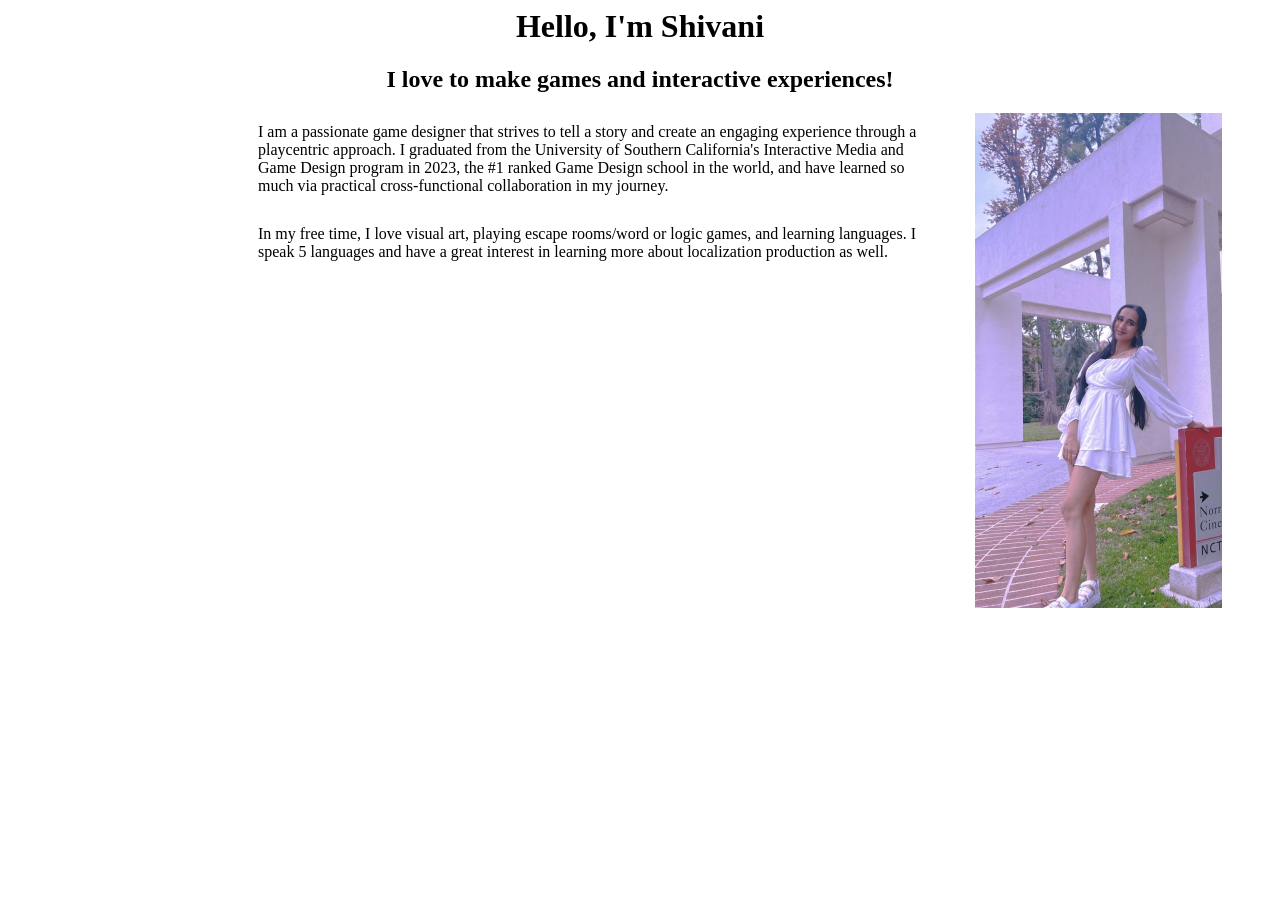
==== about-me.html @ f5e9b636 "Add files via upload" ====
</head>
  
    <!-- Favicon -->
    <link rel="icon" href="images/favicontest.png">
  <body>
    <div class="container">
      <div class="text">
        <h1 style="text-align: center;">Hello, I'm Shivani</h1>
        <h2 style="text-align: center;">I love to make games and interactive experiences!</h2>
      </div>
      <div class="image">
        <img src="images/me.jpg" height="495" width="247" hspace="50" align="right">
      </div>
    </div>
  </body>

<!-- description text -->
</div></div></div><div class="fe-block fe-block-0e35d80c4e8b26bb515a"><div class="sqs-block html-block sqs-block-html" data-block-type="2" id="block-0e35d80c4e8b26bb515a"><div class="sqs-block-content">

<div class="sqs-html-content">
<p class="" style="margin: 30px 20px 10px 250px; max-width: 785px;">I am a passionate game designer that strives to tell a story and create an engaging experience through a playcentric approach. I graduated from the University of Southern California's Interactive Media and Game Design program in 2023, the #1 ranked Game Design school in the world, and have learned so much via practical cross-functional collaboration in my journey.</p>
<p class="" style="margin: 30px 20px 10px 250px; max-width: 785px;">In my free time, I love visual art, playing escape rooms/word or logic games, and learning languages. I speak 5 languages and have a great interest in learning more about localization production as well. </p>
<div style="float: center;">
  <!--<div class="image" ">
    <img src="images/arcana_key_art.png" height="200" width="480" hspace="200" vspace="100" align="right">
  </div> -->
</div>
</div>
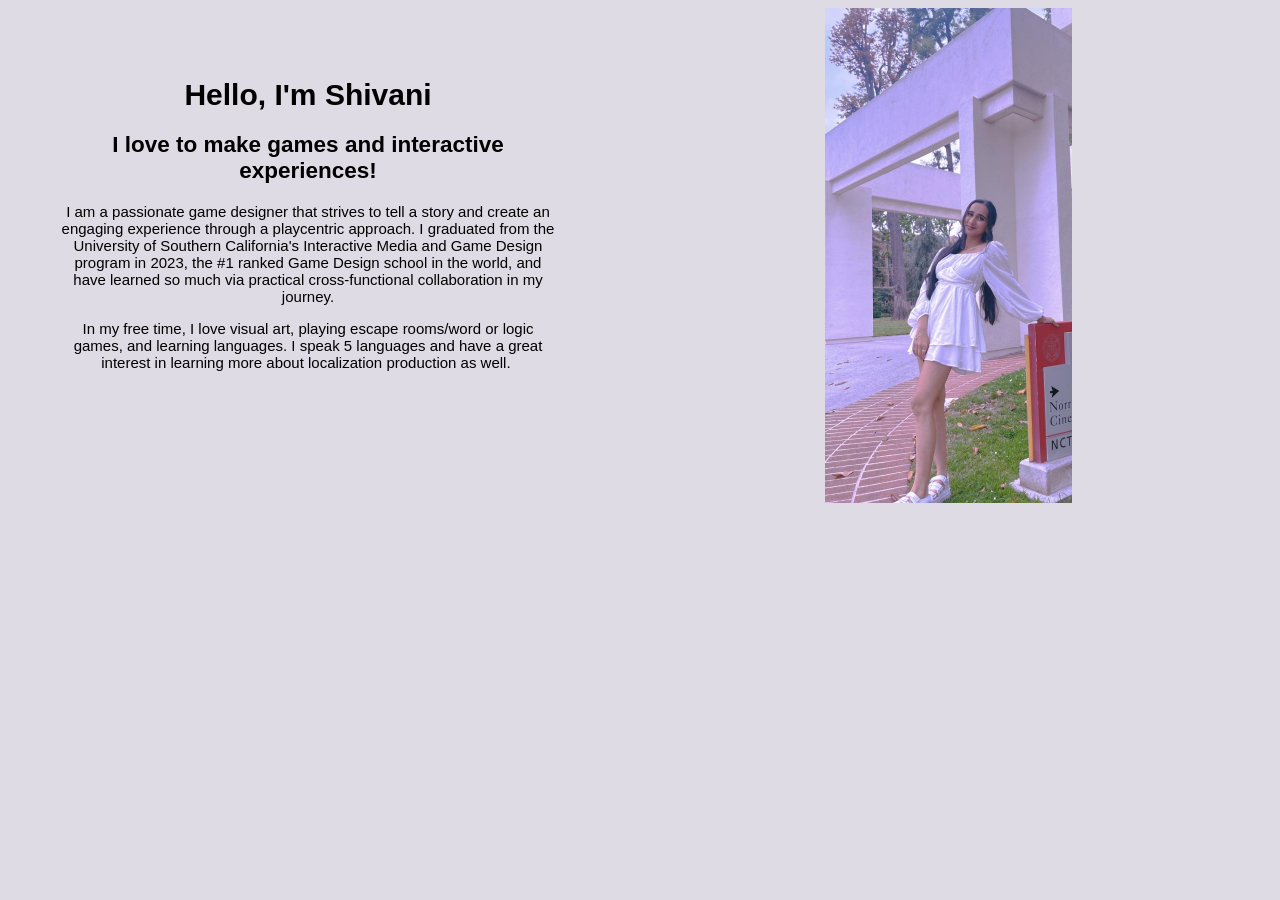
==== commit b11fa28b: "connect abt me to custom.css" ====
--- a/about-me.html
+++ b/about-me.html
@@ -1,29 +1,44 @@
 
   </head>
-  
+     <!-- Custom Style CSS File -->
+    <link rel="stylesheet" href="css/custom.css">
+    
     <!-- Favicon -->
     <link rel="icon" href="images/favicontest.png">
   <body>
-    <div class="container">
-      <div class="text">
-        <h1 style="text-align: center;">Hello, I'm Shivani</h1>
-        <h2 style="text-align: center;">I love to make games and interactive experiences!</h2>
-      </div>
-      <div class="image">
-        <img src="images/me.jpg" height="495" width="247" hspace="50" align="right">
-      </div>
-    </div>
-  </body>
-
+    
+    <body style="background-color: #DFDBE4">
+      <div class="container">
+        <div style="float: right;">
+        <div class="image" ">
+          <img src="images/me.jpg" height="495" width="247" hspace="200" align="right">
+        </div>
+        <!--<div class="image">
+          <img src="images/fortune_teller_walking.gif" hspace="150" align="center">
+        </div>-->
+        
+        </div>
 <!-- description text -->
 </div></div></div><div class="fe-block fe-block-0e35d80c4e8b26bb515a"><div class="sqs-block html-block sqs-block-html" data-block-type="2" id="block-0e35d80c4e8b26bb515a"><div class="sqs-block-content">
 
-<div class="sqs-html-content">
-<p class="" style="margin: 30px 20px 10px 250px; max-width: 785px;">I am a passionate game designer that strives to tell a story and create an engaging experience through a playcentric approach. I graduated from the University of Southern California's Interactive Media and Game Design program in 2023, the #1 ranked Game Design school in the world, and have learned so much via practical cross-functional collaboration in my journey.</p>
-<p class="" style="margin: 30px 20px 10px 250px; max-width: 785px;">In my free time, I love visual art, playing escape rooms/word or logic games, and learning languages. I speak 5 languages and have a great interest in learning more about localization production as well. </p>
-<div style="float: center;">
-  <!--<div class="image" ">
-    <img src="images/arcana_key_art.png" height="200" width="480" hspace="200" vspace="100" align="right">
-  </div> -->
+<div class="desc-div">
+  <div class="container">
+    <div class="text">
+      <h1 style="text-align: center;">Hello, I'm Shivani</h1>
+      <h2 style="text-align: center;">I love to make games and interactive experiences!</h2>
+    </div>
+    <!--<div class="image">
+      <img src="images/me.jpg" height="495" width="247" hspace="50" align="right">
+    </div> -->
+  
+
+        <p class="" style="white-space:pre-wrap;">I am a passionate game designer that strives to tell a story and create an engaging experience through a playcentric approach. I graduated from the University of Southern California's Interactive Media and Game Design program in 2023, the #1 ranked Game Design school in the world, and have learned so much via practical cross-functional collaboration in my journey.</p>
+        <p class="" style="white-space:pre-wrap;">In my free time, I love visual art, playing escape rooms/word or logic games, and learning languages. I speak 5 languages and have a great interest in learning more about localization production as well. </p>
+        <div style="float: center;">
+          <!--<div class="image" ">
+            <img src="images/arcana_key_art.png" height="200" width="480" hspace="200" vspace="100" align="right">
+          </div> -->
+        </div>
+        </body>
+        </div>
 </div>
-</div>
--- a/css/custom.css
+++ b/css/custom.css
@@ -0,0 +1,22 @@
+/*-- Use For Custom Styling --*/
+.bg-color-body {
+  background-color: #DFDBE4;
+}
+
+.bottom-footer {
+  background-color: #DFDBE4;
+}
+.desc-div {
+    height: 100px;
+    width: 500px;
+    font-size: 15px; 
+    text-align:center;
+    float:left;
+    position:relative;
+    padding:50px;
+    font-family: 'Poppins', sans-serif;
+
+  }
+.div-video {
+    position: absolute;
+}
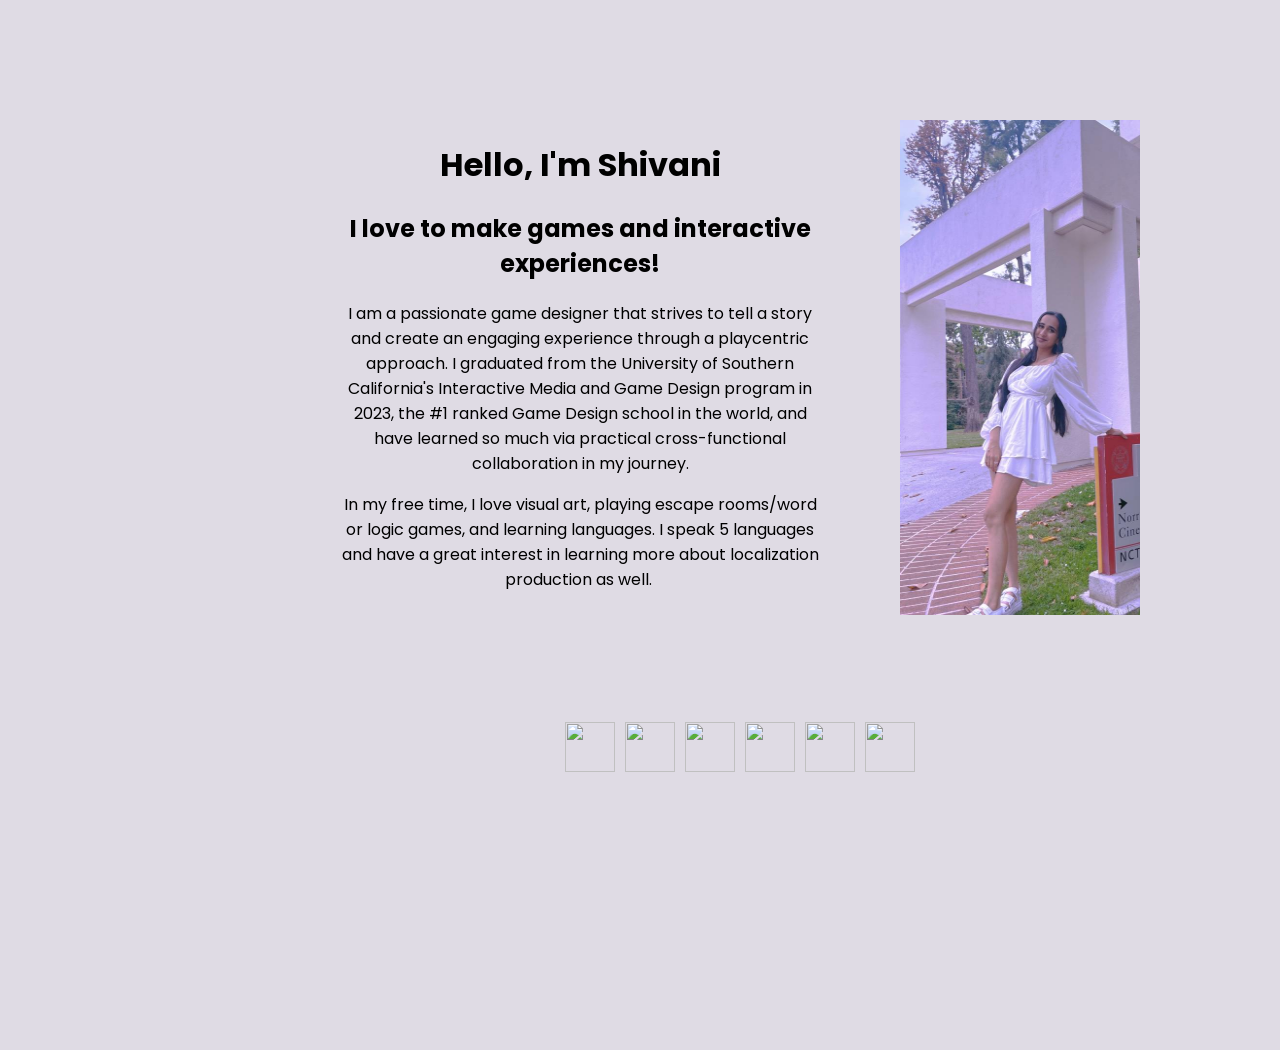
==== commit c73a8b1f: "changed literally everything lol" ====
--- a/about-me.html
+++ b/about-me.html
@@ -1,44 +1,43 @@
-
-  </head>
-     <!-- Custom Style CSS File -->
-    <link rel="stylesheet" href="css/custom.css">
+<!DOCTYPE html>
+<html lang="en">
+<head>
+  <head>
+    <title>About Me</title>
+    <link rel="stylesheet" href="https://fonts.googleapis.com/css?family=Poppins">
+  
+  
+       <!-- Custom Style CSS File -->
+      <link rel="stylesheet" href="css/aboutmecsstemp.css">
+      
+      
+      
+      <!-- Favicon -->
+      <link rel="icon" href="images/favicontest.png">
     
-    <!-- Favicon -->
-    <link rel="icon" href="images/favicontest.png">
-  <body>
-    
-    <body style="background-color: #DFDBE4">
-      <div class="container">
-        <div style="float: right;">
-        <div class="image" ">
-          <img src="images/me.jpg" height="495" width="247" hspace="200" align="right">
-        </div>
-        <!--<div class="image">
-          <img src="images/fortune_teller_walking.gif" hspace="150" align="center">
-        </div>-->
-        
-        </div>
-<!-- description text -->
-</div></div></div><div class="fe-block fe-block-0e35d80c4e8b26bb515a"><div class="sqs-block html-block sqs-block-html" data-block-type="2" id="block-0e35d80c4e8b26bb515a"><div class="sqs-block-content">
-
-<div class="desc-div">
+    </head>
+</head>
+<body style="background-color: #DFDBE4">
   <div class="container">
-    <div class="text">
-      <h1 style="text-align: center;">Hello, I'm Shivani</h1>
-      <h2 style="text-align: center;">I love to make games and interactive experiences!</h2>
-    </div>
-    <!--<div class="image">
-      <img src="images/me.jpg" height="495" width="247" hspace="50" align="right">
-    </div> -->
-  
-
+    <div class="content">
+      <div class="text">
+        <h1 style="text-align: center;">Hello, I'm Shivani</h1>
+        <h2 style="text-align: center;">I love to make games and interactive experiences!</h2>
         <p class="" style="white-space:pre-wrap;">I am a passionate game designer that strives to tell a story and create an engaging experience through a playcentric approach. I graduated from the University of Southern California's Interactive Media and Game Design program in 2023, the #1 ranked Game Design school in the world, and have learned so much via practical cross-functional collaboration in my journey.</p>
         <p class="" style="white-space:pre-wrap;">In my free time, I love visual art, playing escape rooms/word or logic games, and learning languages. I speak 5 languages and have a great interest in learning more about localization production as well. </p>
-        <div style="float: center;">
-          <!--<div class="image" ">
-            <img src="images/arcana_key_art.png" height="200" width="480" hspace="200" vspace="100" align="right">
-          </div> -->
-        </div>
-        </body>
-        </div>
-</div>
+      </div>
+      <div class="image">
+        <img src="images/me.jpg" height="495" width="247" alt="Image">
+      </div>
+    </div>
+    <div class="images-row">
+      <img src="images/steampunkposter.png" height="50" width="50">
+      <img src="images/steampunkposter.png" height="50" width="50">
+      <img src="images/steampunkposter.png" height="50" width="50">
+      <img src="images/steampunkposter.png" height="50" width="50">
+      <img src="images/steampunkposter.png" height="50" width="50">
+      <img src="images/steampunkposter.png" height="50" width="50">
+      <!-- Add more images as needed -->
+    </div>
+  </div>
+</body>
+</html>
--- a/css/aboutmecsstemp.css
+++ b/css/aboutmecsstemp.css
@@ -0,0 +1,55 @@
+.bg-color-body {
+    background-color: #DFDBE4;
+  }
+  
+  .bottom-footer {
+    background-color: #DFDBE4;
+  }
+
+  body, html {
+    margin: 0;
+    padding: 0;
+    width: 100%; /* Ensure the body and html elements span the full width */
+    height: 100%; /* Ensure the body and html elements span the full height */
+    text-align:center;
+    float:left;
+    position:relative;
+    padding:50px;
+    font-family: 'Poppins', sans-serif;
+  }
+
+.container {
+    max-width: 800px;
+    margin: 0 auto;
+    padding: 20px;
+  }
+  
+  .content {
+    display: flex;
+    justify-content: space-between; /* Space between text and image */
+    align-items: flex-start; /* Align items to the top */
+    margin-bottom: 100px; /*space b/t text and images at the bottom */
+  }
+  
+  .text {
+    width: 60%; /* Set initial width of the text section */
+  }
+  
+  .image {
+    width: 30%; /* Set initial width of the image section */
+  }
+  
+  .image img {
+    max-width: 100%; /* Ensure image fits within its container */
+  }
+  
+  .images-row {
+    display: flex;
+    justify-content: center;
+    flex-wrap: wrap;
+  }
+  
+  .images-row img {
+    max-width: 100px;
+    margin: 0 5px 10px;
+  }
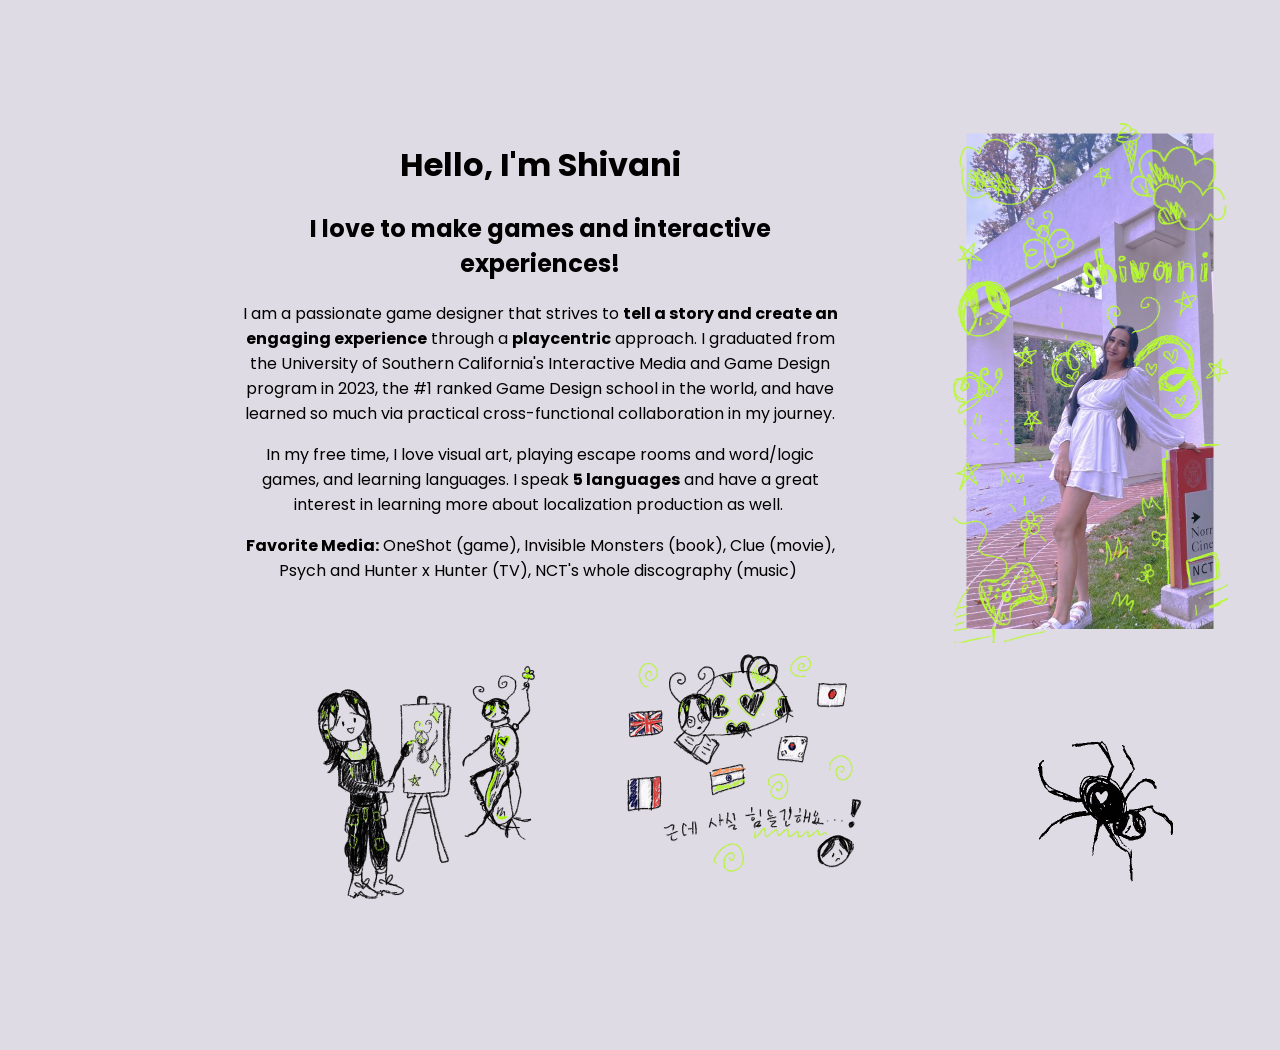
==== commit 4111d982: "added images to about me" ====
--- a/about-me.html
+++ b/about-me.html
@@ -22,20 +22,22 @@
       <div class="text">
         <h1 style="text-align: center;">Hello, I'm Shivani</h1>
         <h2 style="text-align: center;">I love to make games and interactive experiences!</h2>
-        <p class="" style="white-space:pre-wrap;">I am a passionate game designer that strives to tell a story and create an engaging experience through a playcentric approach. I graduated from the University of Southern California's Interactive Media and Game Design program in 2023, the #1 ranked Game Design school in the world, and have learned so much via practical cross-functional collaboration in my journey.</p>
-        <p class="" style="white-space:pre-wrap;">In my free time, I love visual art, playing escape rooms/word or logic games, and learning languages. I speak 5 languages and have a great interest in learning more about localization production as well. </p>
+        <p class="" style="white-space:pre-wrap;">I am a passionate game designer that strives to <strong>tell a story and create an engaging experience</strong> through a <strong>playcentric</strong> approach. I graduated from the University of Southern California's Interactive Media and Game Design program in 2023, the #1 ranked Game Design school in the world, and have learned so much via practical cross-functional collaboration in my journey.</p>
+        <p class="" style="white-space:pre-wrap;">In my free time, I love visual art, playing escape rooms and word/logic games, and learning languages. I speak <strong>5 languages</strong> and have a great interest in learning more about localization production as well. </p>
+        <p class="" style="white-space:pre-wrap;"><strong>Favorite Media:</strong> OneShot (game), Invisible Monsters (book), Clue (movie), Psych and Hunter x Hunter (TV), NCT's whole discography (music) </p>
       </div>
       <div class="image">
-        <img src="images/me.jpg" height="495" width="247" alt="Image">
+        <img src="images/me.png" height="523" width="275" alt="Image">
       </div>
     </div>
     <div class="images-row">
+      <img src="images/painting.png" height="250" width="250">
+      <img src="images/languages.png" height="250" width="250">
+      <img src="images/spider.gif" height="250" width="250">
+     <!-- <img src="images/steampunkposter.png" height="50" width="50">
       <img src="images/steampunkposter.png" height="50" width="50">
       <img src="images/steampunkposter.png" height="50" width="50">
-      <img src="images/steampunkposter.png" height="50" width="50">
-      <img src="images/steampunkposter.png" height="50" width="50">
-      <img src="images/steampunkposter.png" height="50" width="50">
-      <img src="images/steampunkposter.png" height="50" width="50">
+      <img src="images/steampunkposter.png" height="50" width="50"> -->
       <!-- Add more images as needed -->
     </div>
   </div>
--- a/css/aboutmecsstemp.css
+++ b/css/aboutmecsstemp.css
@@ -19,7 +19,7 @@
   }
 
 .container {
-    max-width: 800px;
+    max-width: 1000px;
     margin: 0 auto;
     padding: 20px;
   }
@@ -28,7 +28,7 @@
     display: flex;
     justify-content: space-between; /* Space between text and image */
     align-items: flex-start; /* Align items to the top */
-    margin-bottom: 100px; /*space b/t text and images at the bottom */
+    margin-bottom: 0px; /*space b/t text and images at the bottom */
   }
   
   .text {
@@ -50,6 +50,6 @@
   }
   
   .images-row img {
-    max-width: 100px;
-    margin: 0 5px 10px;
+    max-width: 250px;
+    margin: 0 40px 10px;
   }
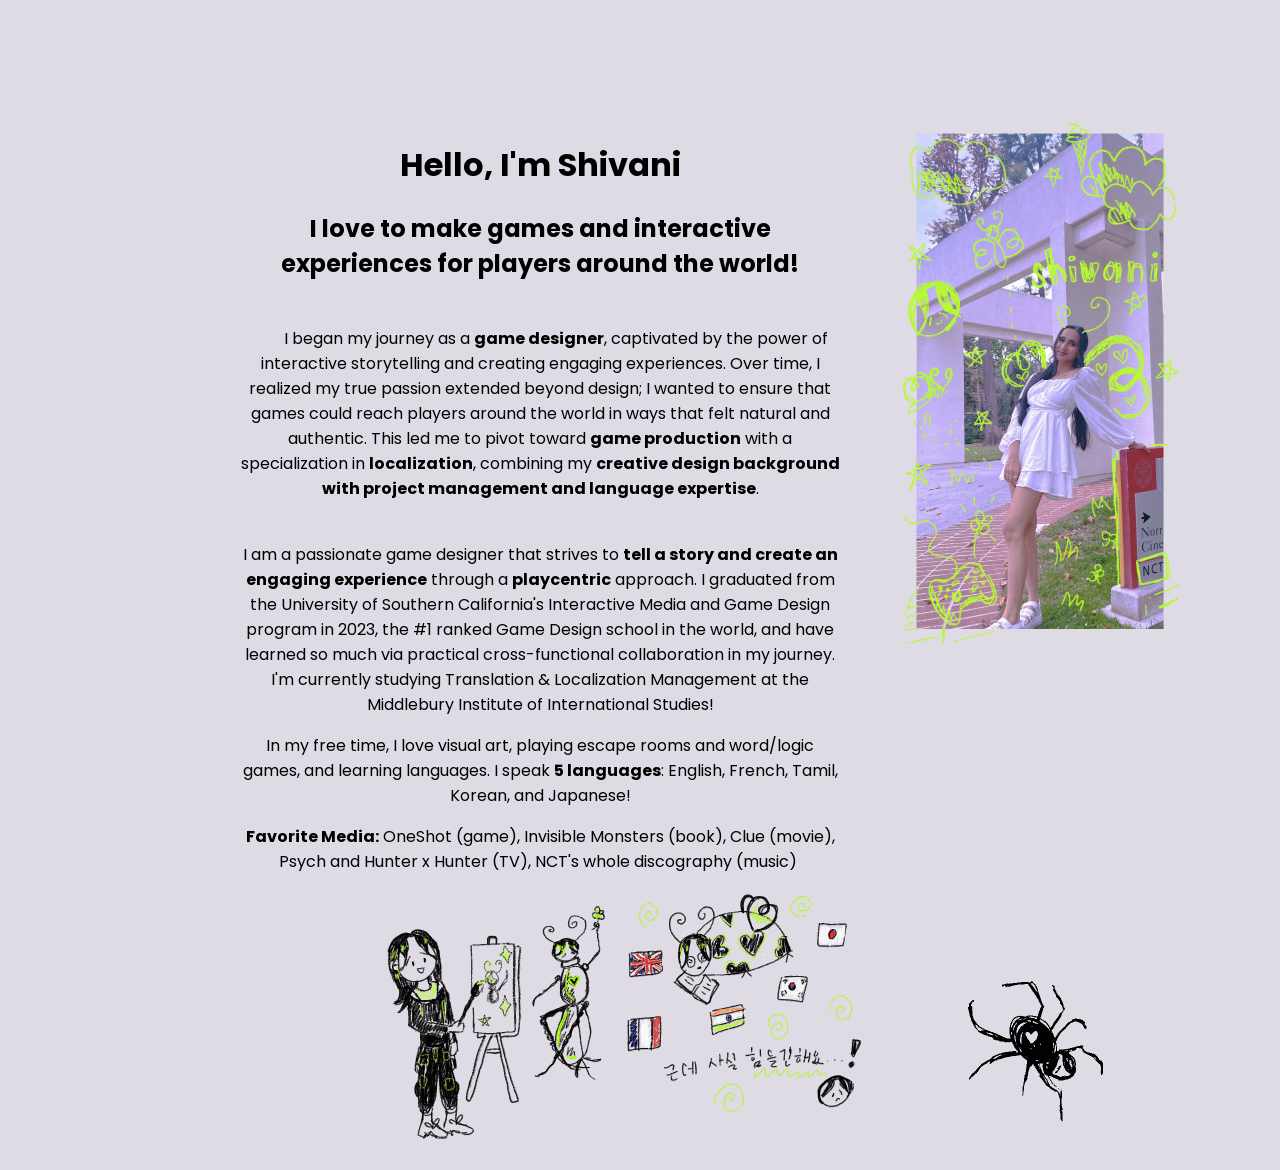
==== commit 0f703695: "changed to meet max's requirements for  media av" ====
--- a/about-me.html
+++ b/about-me.html
@@ -4,26 +4,29 @@
   <head>
     <title>About Me</title>
     <link rel="stylesheet" href="https://fonts.googleapis.com/css?family=Poppins">
-  
-  
-       <!-- Custom Style CSS File -->
-      <link rel="stylesheet" href="css/aboutmecsstemp.css">
-      
-      
-      
-      <!-- Favicon -->
-      <link rel="icon" href="images/favicontest.png">
-    
-    </head>
+
+    <!-- Custom Style CSS File -->
+    <link rel="stylesheet" href="css/aboutmecsstemp.css">
+
+    <!-- Favicon -->
+    <link rel="icon" href="images/logo_black-01.png">
+  </head>
 </head>
 <body style="background-color: #DFDBE4">
   <div class="container">
     <div class="content">
       <div class="text">
         <h1 style="text-align: center;">Hello, I'm Shivani</h1>
-        <h2 style="text-align: center;">I love to make games and interactive experiences!</h2>
-        <p class="" style="white-space:pre-wrap;">I am a passionate game designer that strives to <strong>tell a story and create an engaging experience</strong> through a <strong>playcentric</strong> approach. I graduated from the University of Southern California's Interactive Media and Game Design program in 2023, the #1 ranked Game Design school in the world, and have learned so much via practical cross-functional collaboration in my journey.</p>
-        <p class="" style="white-space:pre-wrap;">In my free time, I love visual art, playing escape rooms and word/logic games, and learning languages. I speak <strong>5 languages</strong> and have a great interest in learning more about localization production as well. </p>
+        <h2 style="text-align: center;">I love to make games and interactive experiences for players around the world!</h2>
+        
+        <p class="" style="white-space:pre-wrap;">
+        I began my journey as a <strong>game designer</strong>, captivated by the power of interactive storytelling and creating engaging experiences. Over time, I realized my true passion extended beyond design; I wanted to ensure that games could reach players around the world in ways that felt natural and authentic. This led me to pivot toward <strong>game production</strong> with a specialization in <strong>localization</strong>, combining my <strong>creative design background with project management and language expertise</strong>.
+        </p>
+
+        <p class="" style="white-space:pre-wrap;">I am a passionate game designer that strives to <strong>tell a story and create an engaging experience</strong> through a <strong>playcentric</strong> approach. I graduated from the University of Southern California's Interactive Media and Game Design program in 2023, the #1 ranked Game Design school in the world, and have learned so much via practical cross-functional collaboration in my journey. I'm currently studying Translation & Localization Management at the Middlebury Institute of International Studies!</p>
+        
+        <p class="" style="white-space:pre-wrap;">In my free time, I love visual art, playing escape rooms and word/logic games, and learning languages. I speak <strong>5 languages</strong>: English, French, Tamil, Korean, and Japanese!</p>
+        
         <p class="" style="white-space:pre-wrap;"><strong>Favorite Media:</strong> OneShot (game), Invisible Monsters (book), Clue (movie), Psych and Hunter x Hunter (TV), NCT's whole discography (music) </p>
       </div>
       <div class="image">
@@ -34,10 +37,6 @@
       <img src="images/painting.png" height="250" width="250">
       <img src="images/languages.png" height="250" width="250">
       <img src="images/spider.gif" height="250" width="250">
-     <!-- <img src="images/steampunkposter.png" height="50" width="50">
-      <img src="images/steampunkposter.png" height="50" width="50">
-      <img src="images/steampunkposter.png" height="50" width="50">
-      <img src="images/steampunkposter.png" height="50" width="50"> -->
       <!-- Add more images as needed -->
     </div>
   </div>
--- a/css/aboutmecsstemp.css
+++ b/css/aboutmecsstemp.css
@@ -5,7 +5,24 @@
   .bottom-footer {
     background-color: #DFDBE4;
   }
-
+/* Back button */
+.back-button {
+  position: fixed;
+  top: 20px;
+  left: 20px;
+  display: inline-flex;
+  align-items: center;
+  gap: 6px;
+  text-decoration: none;
+  color: #333;
+  font-size: 16px;
+  font-weight: 500;
+  transition: color 0.2s ease;
+  background: none;
+  border: none;
+  cursor: pointer;
+  z-index: 1000;
+}
   body, html {
     margin: 0;
     padding: 0;
@@ -36,7 +53,7 @@
   }
   
   .image {
-    width: 30%; /* Set initial width of the image section */
+    width: 40%; /* Set initial width of the image section */
   }
   
   .image img {
@@ -51,5 +68,5 @@
   
   .images-row img {
     max-width: 250px;
-    margin: 0 40px 10px;
+    margin: 0 5px 10px;
   }
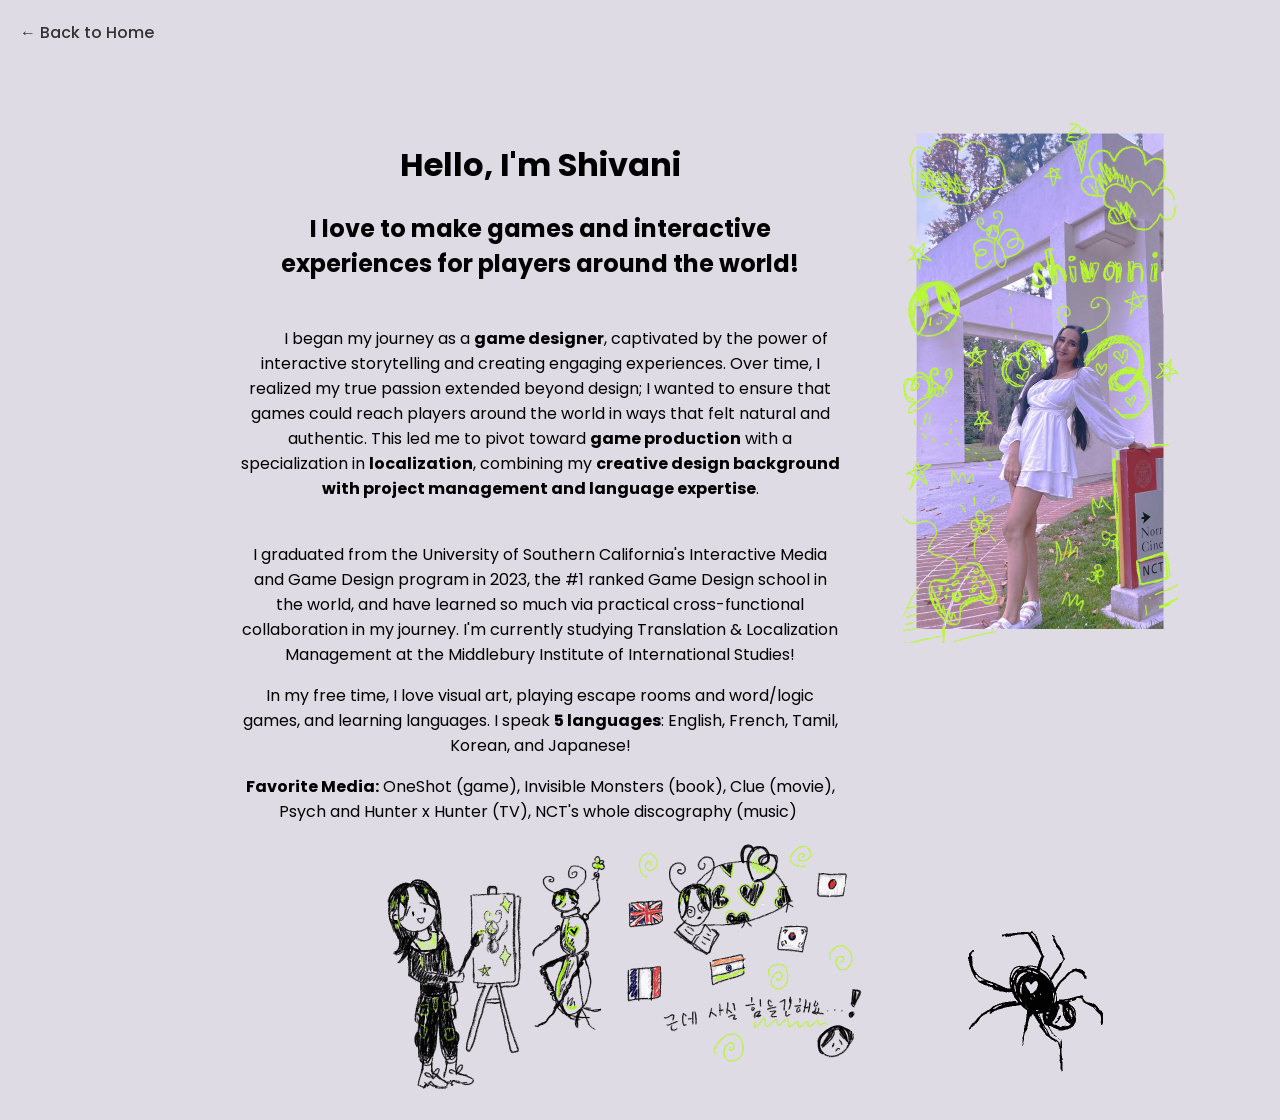
==== commit c272668c: "added back buttons, fixed labels, updaed resume per adam req added back buttons, fixed labels, updae" ====
--- a/about-me.html
+++ b/about-me.html
@@ -11,6 +11,9 @@
     <!-- Favicon -->
     <link rel="icon" href="images/logo_black-01.png">
   </head>
+    <a href="index.html" class="back-button">
+  &#8592; Back to Home
+</a>
 </head>
 <body style="background-color: #DFDBE4">
   <div class="container">
@@ -22,8 +25,7 @@
         <p class="" style="white-space:pre-wrap;">
         I began my journey as a <strong>game designer</strong>, captivated by the power of interactive storytelling and creating engaging experiences. Over time, I realized my true passion extended beyond design; I wanted to ensure that games could reach players around the world in ways that felt natural and authentic. This led me to pivot toward <strong>game production</strong> with a specialization in <strong>localization</strong>, combining my <strong>creative design background with project management and language expertise</strong>.
         </p>
-
-        <p class="" style="white-space:pre-wrap;">I am a passionate game designer that strives to <strong>tell a story and create an engaging experience</strong> through a <strong>playcentric</strong> approach. I graduated from the University of Southern California's Interactive Media and Game Design program in 2023, the #1 ranked Game Design school in the world, and have learned so much via practical cross-functional collaboration in my journey. I'm currently studying Translation & Localization Management at the Middlebury Institute of International Studies!</p>
+        <p class="" style="white-space:pre-wrap;">I graduated from the University of Southern California's Interactive Media and Game Design program in 2023, the #1 ranked Game Design school in the world, and have learned so much via practical cross-functional collaboration in my journey. I'm currently studying Translation & Localization Management at the Middlebury Institute of International Studies!</p>
         
         <p class="" style="white-space:pre-wrap;">In my free time, I love visual art, playing escape rooms and word/logic games, and learning languages. I speak <strong>5 languages</strong>: English, French, Tamil, Korean, and Japanese!</p>
         
--- a/css/aboutmecsstemp.css
+++ b/css/aboutmecsstemp.css
@@ -70,3 +70,33 @@
     max-width: 250px;
     margin: 0 5px 10px;
   }
+.regex-callout {
+  background: #f8f6fb;
+  border-left: 6px solid #6b5cff;
+  padding: 25px 30px;
+  margin: 40px 0;
+  border-radius: 10px;
+}
+
+.regex-callout h3 {
+  margin-top: 0;
+  color: #2c2c2c;
+  font-size: 20px;
+}
+
+.regex-callout code {
+  background: #eceaf3;
+  padding: 3px 6px;
+  border-radius: 4px;
+  font-size: 14px;
+}
+
+.regex-example {
+  background: #ffffff;
+  border: 1px solid #ddd;
+  border-radius: 8px;
+  padding: 15px;
+  margin: 15px 0;
+  font-family: monospace;
+  font-size: 14px;
+}
